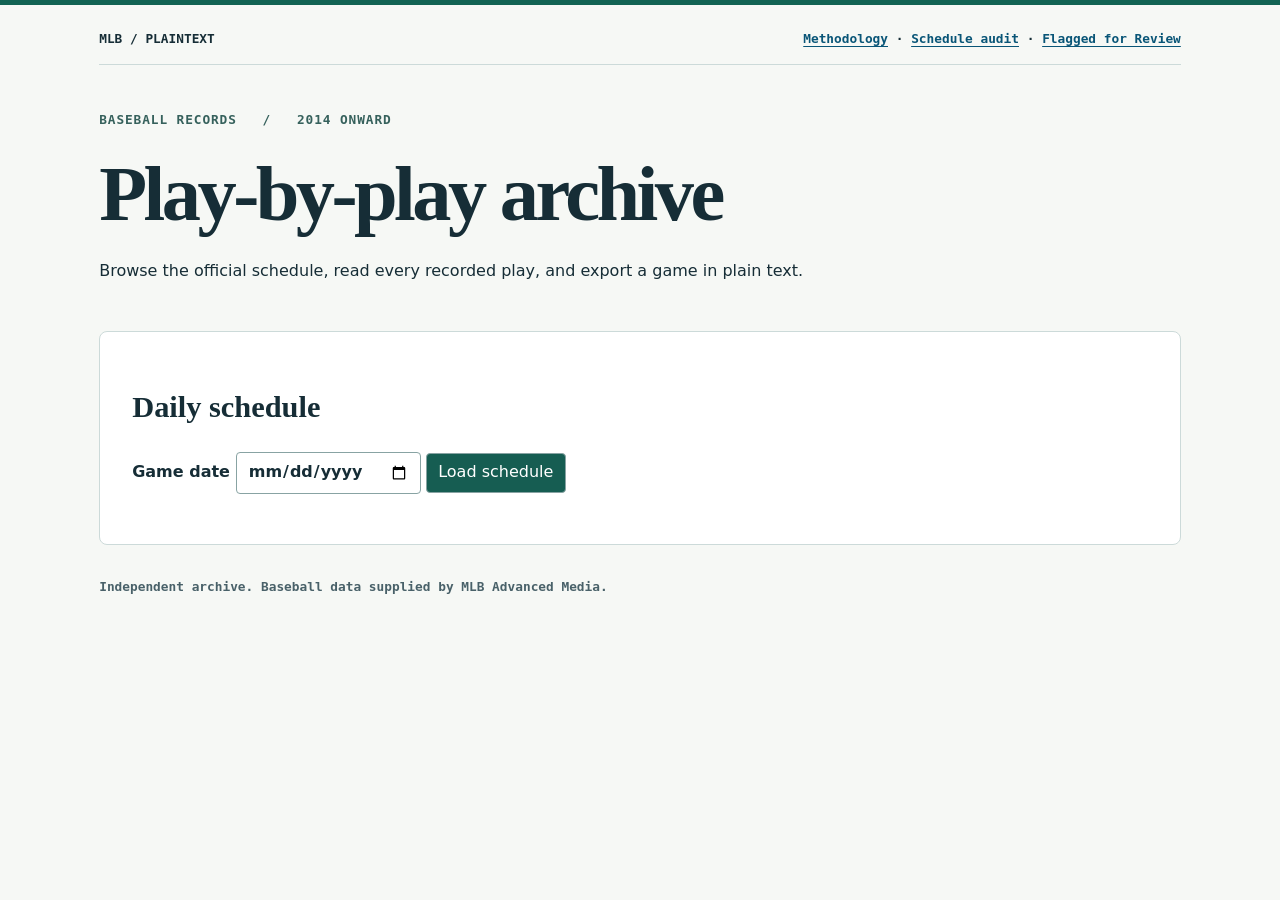
==== docs/index.html @ 81b211a3 "Restore the project-relative archive shell and official feed exports Co-authored-by: arena-agent <29" ====
<!doctype html><html lang="en"><head><meta charset="utf-8"><meta name="viewport" content="width=device-width,initial-scale=1"><title>MLB Plaintext Archive</title><link rel="stylesheet" href="style.css"><script type="module" src="app.js"></script></head><body><main>
<nav><strong>MLB / PLAINTEXT</strong><span><a href="methodology.html">Methodology</a> · <a href="audit.html">Schedule audit</a> · <a href="review.html">Flagged for Review</a></span></nav>
<header><p class="label">Baseball records &nbsp; / &nbsp; 2014 onward</p><h1>Play-by-play archive</h1><p>Browse the official schedule, read every recorded play, and export a game in plain text.</p></header>
<section><h2>Daily schedule</h2><form id="schedule-form"><label>Game date <input required type="date" min="2014-01-01" id="date"></label> <button>Load schedule</button></form><p id="status" role="status"></p><div id="games"></div></section>
<section id="game" hidden><h2 id="match"></h2><p id="summary" role="status"></p><div id="controls" hidden><div id="tabs" aria-label="Game view"></div><label id="filter">Search plays <input id="search" type="search" placeholder="Description or player"></label><div id="content"></div><h3>Download this feed</h3><div id="exports"></div><small id="notice"></small></div></section>
<footer>Independent archive. Baseball data supplied by MLB Advanced Media.</footer></main></body></html>
---- docs/style.css ----
:root{color-scheme:light;--ink:#162d36;--blue:#095577;--muted:#496169;--line:#ccdad9}*{box-sizing:border-box}body{margin:0;background:#f6f8f5;color:var(--ink);font:16px/1.55 system-ui,sans-serif;border-top:5px solid #126353}main{max-width:74rem;margin:auto;padding:1.5rem clamp(1rem,4vw,3.5rem) 4rem}nav,footer,.label,th,small{font:600 .8rem/1.5 ui-monospace,monospace}nav{display:flex;flex-wrap:wrap;gap:.6rem;align-items:center;justify-content:space-between;padding:0 0 1rem;border-bottom:1px solid var(--line)}a{color:var(--blue);text-underline-offset:3px}header{padding:2rem 0 1rem}.label,th{color:#36615c;letter-spacing:.07em;text-transform:uppercase}h1,h2,h3{line-height:1.15}h1{font:600 clamp(2.6rem,7vw,4.9rem)/1.05 Georgia,serif;letter-spacing:-.045em;margin:.3em 0}h2{font:600 1.9rem Georgia,serif}section{background:white;padding:clamp(1rem,3vw,2rem);border:1px solid var(--line);border-radius:8px;margin:1rem 0}input,button{font:inherit;padding:.4rem .7rem;border:1px solid #88a3a3;border-radius:4px;background:white;color:var(--ink)}button{cursor:pointer;margin:.2rem .25rem .2rem 0}button:hover,button[aria-pressed=true],form button{background:#165d52;color:white}label{font-weight:600}#games{display:grid;grid-template-columns:repeat(auto-fit,minmax(min(100%,17rem),1fr));gap:.5rem}#games a{display:block;border:1px solid var(--line);padding:.8rem;border-radius:5px}small{display:block;color:var(--muted)}table{border-collapse:collapse;width:100%;margin:1rem 0;font-variant-numeric:tabular-nums}td,th{text-align:left;border-bottom:1px solid var(--line);padding:.45rem .6rem}.scroll,pre{overflow:auto}pre{white-space:pre-wrap;overflow-wrap:anywhere}details{border-bottom:1px solid var(--line);padding:.6rem 0}summary{cursor:pointer}#tabs,#filter,#exports{display:block;margin:.8rem 0}footer{margin-top:2rem;color:var(--muted)}[hidden]{display:none!important}
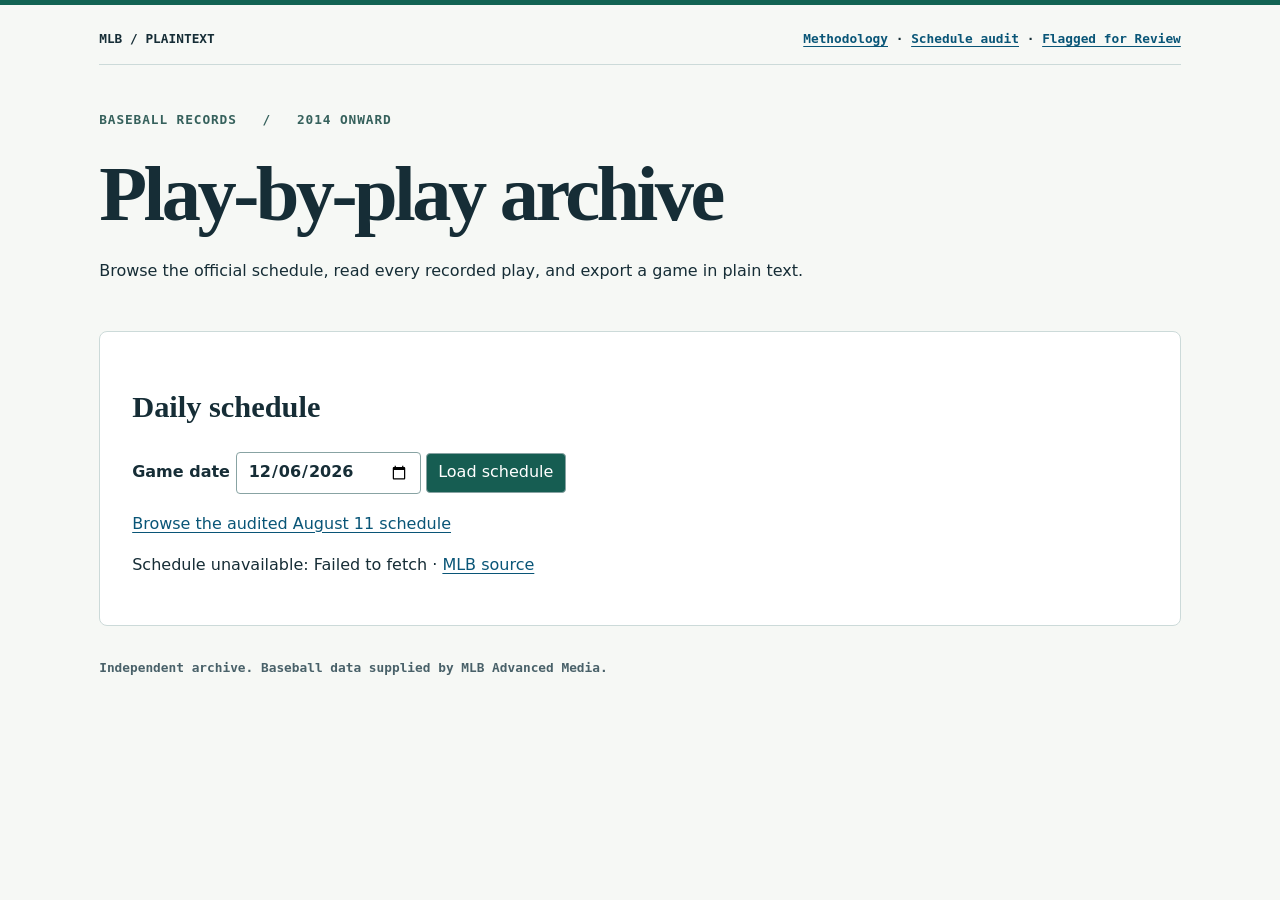
==== commit a575b94b: "Exercise the reconstructed site and verify its source rows before publication Co-authored-by: arena-" ====
--- a/docs/index.html
+++ b/docs/index.html
@@ -1,6 +1,6 @@
 <!doctype html><html lang="en"><head><meta charset="utf-8"><meta name="viewport" content="width=device-width,initial-scale=1"><title>MLB Plaintext Archive</title><link rel="stylesheet" href="style.css"><script type="module" src="app.js"></script></head><body><main>
 <nav><strong>MLB / PLAINTEXT</strong><span><a href="methodology.html">Methodology</a> · <a href="audit.html">Schedule audit</a> · <a href="review.html">Flagged for Review</a></span></nav>
 <header><p class="label">Baseball records &nbsp; / &nbsp; 2014 onward</p><h1>Play-by-play archive</h1><p>Browse the official schedule, read every recorded play, and export a game in plain text.</p></header>
-<section><h2>Daily schedule</h2><form id="schedule-form"><label>Game date <input required type="date" min="2014-01-01" id="date"></label> <button>Load schedule</button></form><p id="status" role="status"></p><div id="games"></div></section>
+<section><h2>Daily schedule</h2><form id="schedule-form"><label>Game date <input required type="date" min="2014-01-01" id="date"></label> <button>Load schedule</button></form><p><a href="?date=2026-08-11">Browse the audited August 11 schedule</a></p><p id="status" role="status"></p><div id="games"></div></section>
 <section id="game" hidden><h2 id="match"></h2><p id="summary" role="status"></p><div id="controls" hidden><div id="tabs" aria-label="Game view"></div><label id="filter">Search plays <input id="search" type="search" placeholder="Description or player"></label><div id="content"></div><h3>Download this feed</h3><div id="exports"></div><small id="notice"></small></div></section>
 <footer>Independent archive. Baseball data supplied by MLB Advanced Media.</footer></main></body></html>
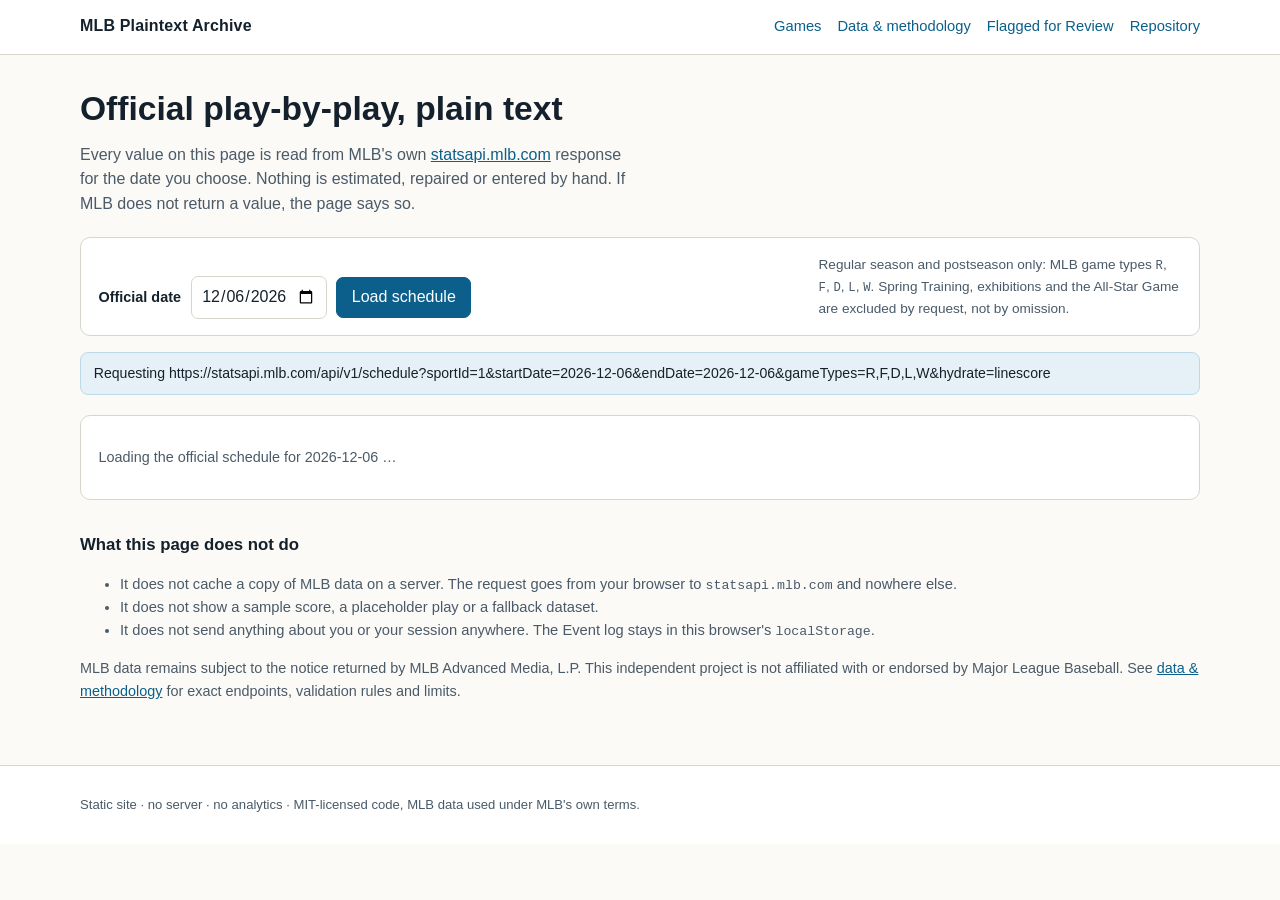
==== commit 1a54dfa2: "Rebuild missing docs/, mlb_pbp/, tests/ and automation/ for a working GitHub Pages site The upload a" ====
--- a/docs/index.html
+++ b/docs/index.html
@@ -1,6 +1,107 @@
-<!doctype html><html lang="en"><head><meta charset="utf-8"><meta name="viewport" content="width=device-width,initial-scale=1"><title>MLB Plaintext Archive</title><link rel="stylesheet" href="style.css"><script type="module" src="app.js"></script></head><body><main>
-<nav><strong>MLB / PLAINTEXT</strong><span><a href="methodology.html">Methodology</a> · <a href="audit.html">Schedule audit</a> · <a href="review.html">Flagged for Review</a></span></nav>
-<header><p class="label">Baseball records &nbsp; / &nbsp; 2014 onward</p><h1>Play-by-play archive</h1><p>Browse the official schedule, read every recorded play, and export a game in plain text.</p></header>
-<section><h2>Daily schedule</h2><form id="schedule-form"><label>Game date <input required type="date" min="2014-01-01" id="date"></label> <button>Load schedule</button></form><p><a href="?date=2026-08-11">Browse the audited August 11 schedule</a></p><p id="status" role="status"></p><div id="games"></div></section>
-<section id="game" hidden><h2 id="match"></h2><p id="summary" role="status"></p><div id="controls" hidden><div id="tabs" aria-label="Game view"></div><label id="filter">Search plays <input id="search" type="search" placeholder="Description or player"></label><div id="content"></div><h3>Download this feed</h3><div id="exports"></div><small id="notice"></small></div></section>
-<footer>Independent archive. Baseball data supplied by MLB Advanced Media.</footer></main></body></html>
+<!DOCTYPE html>
+<html lang="en">
+<head>
+  <meta charset="utf-8">
+  <meta name="viewport" content="width=device-width, initial-scale=1">
+  <title>MLB Plaintext Archive — official play-by-play viewer</title>
+  <meta name="description" content="Searchable plaintext viewer for MLB regular-season and postseason games from 2014 forward, built only from MLB's official Stats API responses.">
+  <link rel="stylesheet" href="./css/app.css">
+</head>
+<body>
+  <header class="site-header">
+    <div class="wrap">
+      <p class="brand"><a href="./">MLB Plaintext Archive</a></p>
+      <nav class="site-nav">
+        <a href="./">Games</a>
+        <a href="./methodology.html">Data &amp; methodology</a>
+        <a href="./flagged.html">Flagged for Review</a>
+        <a href="https://github.com/snapquast73-boop/PBPMN" rel="noopener noreferrer">Repository</a>
+      </nav>
+    </div>
+  </header>
+
+  <main class="wrap">
+    <section class="intro">
+      <h1>Official play-by-play, plain text</h1>
+      <p>
+        Every value on this page is read from MLB's own
+        <a href="https://statsapi.mlb.com/api/v1/sports/1" rel="noopener noreferrer">statsapi.mlb.com</a>
+        response for the date you choose. Nothing is estimated, repaired or entered by hand.
+        If MLB does not return a value, the page says so.
+      </p>
+    </section>
+
+    <section class="controls">
+      <form id="date-form" autocomplete="off">
+        <label for="date">Official date</label>
+        <input type="date" id="date" name="date" required>
+        <button type="submit">Load schedule</button>
+      </form>
+      <p class="hint">
+        Regular season and postseason only: MLB game types <code>R</code>, <code>F</code>,
+        <code>D</code>, <code>L</code>, <code>W</code>. Spring Training, exhibitions and the
+        All-Star Game are excluded by request, not by omission.
+      </p>
+    </section>
+
+    <p id="status" class="status" hidden></p>
+
+    <section id="schedule" class="panel" aria-live="polite">
+      <p class="muted">Enter a date to request the official schedule.</p>
+    </section>
+
+    <section id="game" class="panel" hidden>
+      <h2 id="game-title">Game</h2>
+      <div id="game-meta" class="game-meta"></div>
+
+      <div class="toolbar">
+        <div id="tabs" class="tabs" role="tablist" aria-label="Game views">
+          <button type="button" data-tab="plays" role="tab" aria-selected="true" class="active">Play-by-play</button>
+          <button type="button" data-tab="linescore" role="tab" aria-selected="false">Line score</button>
+          <button type="button" data-tab="boxscore" role="tab" aria-selected="false">Box score</button>
+          <button type="button" data-tab="eventlog" role="tab" aria-selected="false">Event log</button>
+        </div>
+        <div class="downloads">
+          <button type="button" id="download-text" class="ghost">Download .txt</button>
+          <button type="button" id="download-json" class="ghost">Download .json</button>
+          <button type="button" id="download-ndjson" class="ghost">Download .ndjson</button>
+        </div>
+      </div>
+
+      <div id="search-row" class="search-row">
+        <label for="search">Search this game</label>
+        <input type="search" id="search" placeholder="player name or description wording">
+      </div>
+
+      <div id="game-body" class="game-body" aria-live="polite"></div>
+    </section>
+
+    <section class="notes">
+      <h2>What this page does not do</h2>
+      <ul>
+        <li>It does not cache a copy of MLB data on a server. The request goes from your browser to
+          <code>statsapi.mlb.com</code> and nowhere else.</li>
+        <li>It does not show a sample score, a placeholder play or a fallback dataset.</li>
+        <li>It does not send anything about you or your session anywhere. The Event log stays in this
+          browser's <code>localStorage</code>.</li>
+      </ul>
+      <p class="muted">
+        MLB data remains subject to the notice returned by MLB Advanced Media, L.P. This independent
+        project is not affiliated with or endorsed by Major League Baseball. See
+        <a href="./methodology.html">data &amp; methodology</a> for exact endpoints, validation rules and limits.
+      </p>
+    </section>
+  </main>
+
+  <footer class="site-footer">
+    <div class="wrap">
+      <p>Static site · no server · no analytics · MIT-licensed code, MLB data used under MLB's own terms.</p>
+    </div>
+  </footer>
+
+  <script src="./js/api.js"></script>
+  <script src="./js/format.js"></script>
+  <script src="./js/eventlog.js"></script>
+  <script src="./js/app.js"></script>
+</body>
+</html>
--- a/docs/css/app.css
+++ b/docs/css/app.css
@@ -0,0 +1,322 @@
+/* docs/css/app.css — dependency-free stylesheet for the static viewer. */
+
+:root {
+  --ink: #14202b;
+  --ink-soft: #4a5a68;
+  --paper: #fbfaf7;
+  --panel: #ffffff;
+  --line: #d9d5cc;
+  --accent: #0b5f8a;
+  --accent-soft: #e6f1f7;
+  --warn: #8a3b0b;
+  --warn-soft: #fdf1e6;
+  --ok: #1f6b3a;
+  --ok-soft: #e9f5ee;
+  --error: #8a1f1f;
+  --error-soft: #fceceb;
+  --mono: ui-monospace, SFMono-Regular, "SF Mono", Menlo, Consolas, "Liberation Mono", monospace;
+}
+
+* { box-sizing: border-box; }
+
+html { -webkit-text-size-adjust: 100%; }
+
+body {
+  margin: 0;
+  background: var(--paper);
+  color: var(--ink);
+  font: 16px/1.55 -apple-system, BlinkMacSystemFont, "Segoe UI", Roboto, Helvetica, Arial, sans-serif;
+}
+
+.wrap { width: min(1120px, 100% - 2.5rem); margin-inline: auto; }
+
+a { color: var(--accent); }
+a:hover { text-decoration-thickness: 2px; }
+
+code, .mono { font-family: var(--mono); font-size: 0.9em; }
+
+.site-header {
+  border-bottom: 1px solid var(--line);
+  background: var(--panel);
+}
+
+.site-header .wrap {
+  display: flex;
+  flex-wrap: wrap;
+  gap: 0.75rem 1.5rem;
+  align-items: baseline;
+  justify-content: space-between;
+  padding: 0.9rem 0;
+}
+
+.brand { margin: 0; font-weight: 700; letter-spacing: 0.01em; }
+.brand a { color: var(--ink); text-decoration: none; }
+
+.site-nav { display: flex; flex-wrap: wrap; gap: 1rem; font-size: 0.92rem; }
+.site-nav a { text-decoration: none; }
+.site-nav a:hover { text-decoration: underline; }
+
+main { padding: 1.75rem 0 3rem; }
+
+.intro h1 { font-size: clamp(1.5rem, 1.2rem + 1.2vw, 2.1rem); margin: 0 0 0.5rem; }
+.intro p { max-width: 62ch; color: var(--ink-soft); margin: 0 0 1.25rem; }
+
+.controls {
+  display: flex;
+  flex-wrap: wrap;
+  gap: 0.75rem 1.5rem;
+  align-items: flex-end;
+  justify-content: space-between;
+  padding: 1rem 1.1rem;
+  border: 1px solid var(--line);
+  border-radius: 10px;
+  background: var(--panel);
+}
+
+#date-form { display: flex; flex-wrap: wrap; gap: 0.6rem; align-items: center; }
+#date-form label { font-weight: 600; font-size: 0.9rem; }
+
+input[type="date"], input[type="search"] {
+  font: inherit;
+  padding: 0.45rem 0.6rem;
+  border: 1px solid var(--line);
+  border-radius: 7px;
+  background: #fff;
+  color: var(--ink);
+}
+
+button {
+  font: inherit;
+  padding: 0.45rem 0.9rem;
+  border-radius: 7px;
+  border: 1px solid var(--accent);
+  background: var(--accent);
+  color: #fff;
+  cursor: pointer;
+}
+button:hover { filter: brightness(1.08); }
+button:focus-visible, input:focus-visible, tr[data-gamepk]:focus-visible {
+  outline: 3px solid #8ec6e6;
+  outline-offset: 2px;
+}
+button.ghost { background: #fff; color: var(--accent); }
+button.link {
+  background: none;
+  border: none;
+  color: var(--accent);
+  padding: 0;
+  text-decoration: underline;
+}
+
+.hint { margin: 0; max-width: 48ch; font-size: 0.85rem; color: var(--ink-soft); }
+
+.status {
+  margin: 1rem 0 0;
+  padding: 0.6rem 0.8rem;
+  border-radius: 8px;
+  border: 1px solid var(--line);
+  font-size: 0.88rem;
+  word-break: break-word;
+}
+.status.info { background: var(--accent-soft); border-color: #bcd9e8; }
+.status.ok { background: var(--ok-soft); border-color: #bfe0cb; color: #164a2a; }
+.status.error { background: var(--error-soft); border-color: #e7c3c1; color: var(--error); }
+
+.panel {
+  margin-top: 1.25rem;
+  padding: 1rem 1.1rem;
+  border: 1px solid var(--line);
+  border-radius: 10px;
+  background: var(--panel);
+  overflow-x: auto;
+}
+
+.muted { color: var(--ink-soft); font-size: 0.9rem; }
+
+table { border-collapse: collapse; width: 100%; font-size: 0.92rem; }
+caption { text-align: left; font-weight: 600; padding-bottom: 0.35rem; }
+
+th, td { padding: 0.35rem 0.45rem; border-bottom: 1px solid var(--line); text-align: center; }
+th.team, td.team, th.name, td.name { text-align: left; }
+thead th { font-size: 0.78rem; text-transform: uppercase; letter-spacing: 0.04em; color: var(--ink-soft); }
+table.schedule tbody tr { cursor: pointer; }
+table.schedule tbody tr:hover { background: var(--accent-soft); }
+table.schedule tbody tr.current { background: var(--accent-soft); font-weight: 600; }
+table.linescore td.tot, table.linescore th.tot { font-weight: 700; background: #f7f6f2; }
+table.stats td.name { white-space: nowrap; }
+.pos { color: var(--ink-soft); font-size: 0.78rem; }
+
+#game-title { margin: 0 0 0.35rem; font-size: 1.2rem; }
+
+.game-meta {
+  display: flex;
+  flex-wrap: wrap;
+  gap: 0.4rem 0.9rem;
+  align-items: center;
+  font-size: 0.86rem;
+  color: var(--ink-soft);
+  margin-bottom: 0.9rem;
+}
+
+.badge {
+  padding: 0.1rem 0.5rem;
+  border-radius: 999px;
+  border: 1px solid var(--line);
+  font-weight: 600;
+  font-size: 0.78rem;
+  color: var(--ink);
+  background: #f4f2ec;
+}
+.badge.live { background: var(--warn-soft); border-color: #e8c9a9; color: var(--warn); }
+.badge.final { background: #eef0f3; }
+
+.toolbar {
+  display: flex;
+  flex-wrap: wrap;
+  gap: 0.75rem;
+  justify-content: space-between;
+  align-items: center;
+  border-bottom: 1px solid var(--line);
+  padding-bottom: 0.75rem;
+}
+
+.tabs { display: flex; flex-wrap: wrap; gap: 0.35rem; }
+.tabs button {
+  background: #fff;
+  color: var(--ink-soft);
+  border: 1px solid var(--line);
+  font-size: 0.9rem;
+}
+.tabs button.active {
+  background: var(--accent);
+  color: #fff;
+  border-color: var(--accent);
+  font-weight: 600;
+}
+
+.downloads { display: flex; flex-wrap: wrap; gap: 0.4rem; }
+.downloads button { font-size: 0.85rem; padding: 0.35rem 0.7rem; }
+
+.search-row {
+  display: flex;
+  flex-wrap: wrap;
+  gap: 0.6rem;
+  align-items: center;
+  padding: 0.75rem 0;
+}
+.search-row label { font-size: 0.86rem; font-weight: 600; }
+#search { flex: 1 1 18rem; }
+
+.game-body { padding-top: 0.25rem; }
+
+.inning { margin-top: 1rem; }
+.inning h3 {
+  margin: 0 0 0.4rem;
+  font-size: 0.86rem;
+  letter-spacing: 0.05em;
+  text-transform: uppercase;
+  color: var(--ink-soft);
+  border-bottom: 1px solid var(--line);
+  padding-bottom: 0.2rem;
+}
+
+ol.plays, ul.events, ul.runners, ol.eventlog { list-style: none; margin: 0; padding: 0; }
+
+li.play {
+  padding: 0.55rem 0 0.55rem 0.65rem;
+  border-left: 3px solid transparent;
+  border-bottom: 1px solid #efede7;
+}
+li.play.scoring { border-left-color: #d5a021; background: #fffdf3; }
+.play-index { font-family: var(--mono); color: var(--ink-soft); font-size: 0.82rem; }
+.count { font-family: var(--mono); font-size: 0.8rem; color: var(--ink-soft); }
+.description { margin: 0.2rem 0; }
+.matchup { margin: 0; font-size: 0.82rem; color: var(--ink-soft); }
+
+ul.events, ul.runners {
+  margin: 0.35rem 0 0;
+  padding-left: 0.1rem;
+  font-size: 0.8rem;
+  color: var(--ink-soft);
+  font-family: var(--mono);
+}
+ul.events li, ul.runners li { padding: 0.1rem 0; }
+.ev-label { display: inline-block; min-width: 4.6rem; color: var(--ink); }
+.ev-meta { color: #6d7d8a; }
+
+dl.decisions {
+  display: grid;
+  grid-template-columns: max-content 1fr;
+  gap: 0.15rem 0.9rem;
+  margin: 1rem 0 0;
+  font-size: 0.9rem;
+}
+dl.decisions dt { font-weight: 600; }
+dl.decisions dd { margin: 0; }
+
+ol.eventlog li {
+  padding: 0.35rem 0;
+  border-bottom: 1px solid #efede7;
+  font-size: 0.88rem;
+}
+ol.eventlog time { font-family: var(--mono); font-size: 0.76rem; color: var(--ink-soft); }
+.tag {
+  display: inline-block;
+  font-size: 0.7rem;
+  text-transform: uppercase;
+  letter-spacing: 0.04em;
+  padding: 0.05rem 0.35rem;
+  border-radius: 4px;
+  background: #eeece6;
+  color: var(--ink-soft);
+}
+.kind-score .tag { background: var(--ok-soft); color: var(--ok); }
+.kind-review-open .tag, .kind-review-decided .tag { background: var(--warn-soft); color: var(--warn); }
+.kind-ruling-change .tag, .kind-scoring-pending .tag { background: var(--accent-soft); color: var(--accent); }
+
+.notes { margin-top: 2rem; }
+.notes h2 { font-size: 1.05rem; }
+.notes ul { color: var(--ink-soft); font-size: 0.92rem; }
+
+.site-footer {
+  border-top: 1px solid var(--line);
+  background: var(--panel);
+  color: var(--ink-soft);
+  font-size: 0.82rem;
+  padding: 1rem 0;
+}
+
+/* Documentation pages (methodology.html, flagged.html) */
+.doc { max-width: 76ch; }
+.doc h1 { font-size: clamp(1.4rem, 1.1rem + 1vw, 1.9rem); margin-top: 1.4rem; }
+.doc h2 { font-size: 1.12rem; margin-top: 1.9rem; }
+.doc h3 { font-size: 0.98rem; margin-top: 1.4rem; }
+.doc table { margin: 0.75rem 0 1.25rem; }
+.doc th, .doc td { text-align: left; vertical-align: top; }
+.doc td code, .doc th code { word-break: break-all; }
+.doc .callout {
+  border-left: 4px solid #d5a021;
+  background: #fffdf3;
+  padding: 0.7rem 0.9rem;
+  margin: 1rem 0;
+}
+.doc .flag { border-left-color: var(--warn); background: var(--warn-soft); }
+.status-pill {
+  display: inline-block;
+  font-size: 0.72rem;
+  text-transform: uppercase;
+  letter-spacing: 0.04em;
+  padding: 0.08rem 0.4rem;
+  border-radius: 4px;
+  font-weight: 700;
+}
+.status-pill.verified { background: var(--ok-soft); color: var(--ok); }
+.status-pill.unverified { background: var(--error-soft); color: var(--error); }
+.status-pill.estimated { background: var(--warn-soft); color: var(--warn); }
+
+@media (max-width: 640px) {
+  .wrap { width: calc(100% - 1.5rem); }
+  .toolbar { flex-direction: column; align-items: stretch; }
+  table { font-size: 0.84rem; }
+  th, td { padding: 0.28rem 0.3rem; }
+}
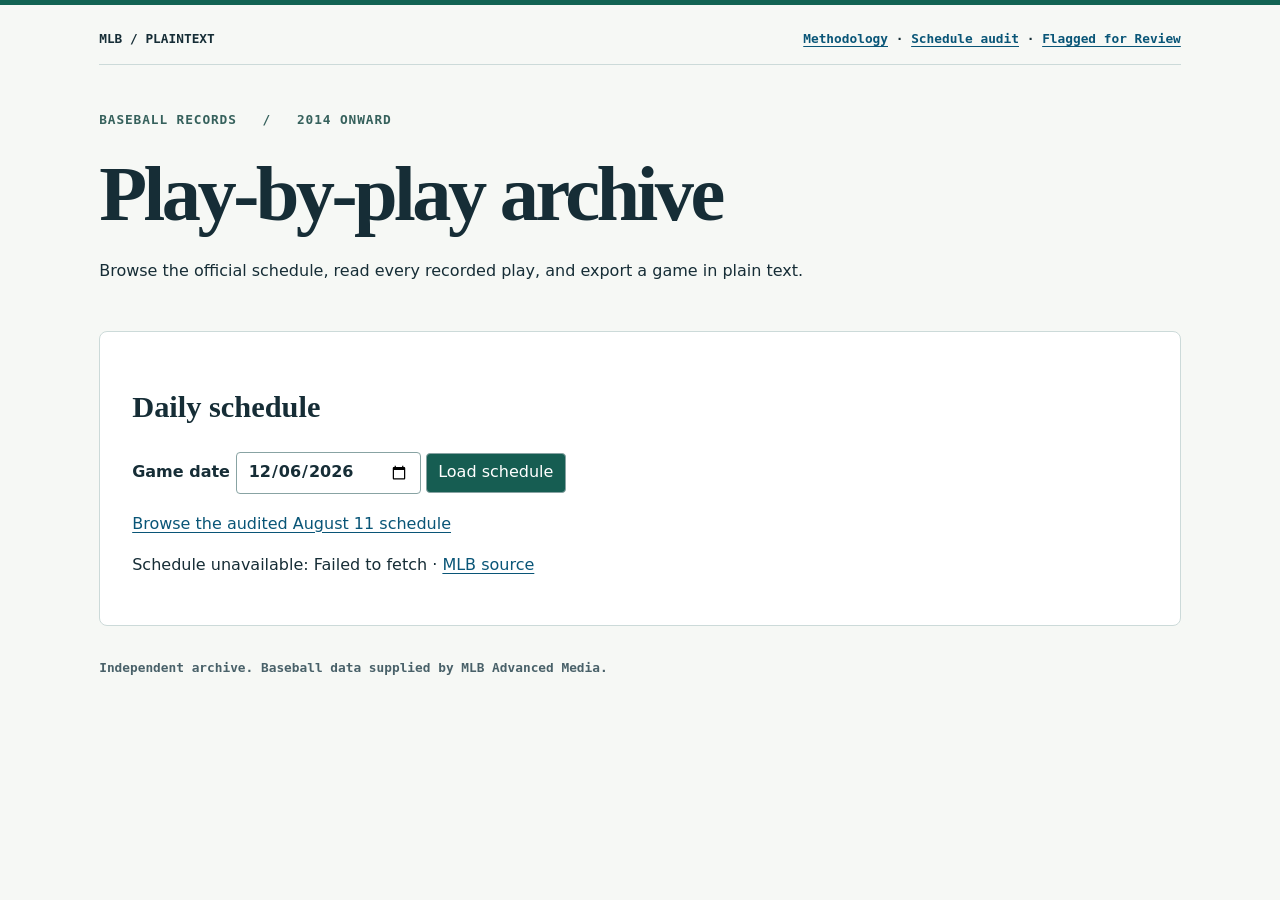
==== commit 680a39aa: "Merge pull request #2 from snapquast73-boop/arena/8f074539-pbpmn Restore the MLB play-by-play archiv" ====
--- a/docs/index.html
+++ b/docs/index.html
@@ -1,107 +1,65 @@
-<!DOCTYPE html>
+<!doctype html>
 <html lang="en">
-<head>
-  <meta charset="utf-8">
-  <meta name="viewport" content="width=device-width, initial-scale=1">
-  <title>MLB Plaintext Archive — official play-by-play viewer</title>
-  <meta name="description" content="Searchable plaintext viewer for MLB regular-season and postseason games from 2014 forward, built only from MLB's official Stats API responses.">
-  <link rel="stylesheet" href="./css/app.css">
-</head>
-<body>
-  <header class="site-header">
-    <div class="wrap">
-      <p class="brand"><a href="./">MLB Plaintext Archive</a></p>
-      <nav class="site-nav">
-        <a href="./">Games</a>
-        <a href="./methodology.html">Data &amp; methodology</a>
-        <a href="./flagged.html">Flagged for Review</a>
-        <a href="https://github.com/snapquast73-boop/PBPMN" rel="noopener noreferrer">Repository</a>
+  <head>
+    <meta charset="utf-8" />
+    <meta name="viewport" content="width=device-width,initial-scale=1" />
+    <title>MLB Plaintext Archive</title>
+    <link rel="stylesheet" href="style.css" />
+    <script type="module" src="app.js"></script>
+  </head>
+  <body>
+    <main>
+      <nav>
+        <strong>MLB / PLAINTEXT</strong
+        ><span
+          ><a href="methodology.html">Methodology</a> ·
+          <a href="audit.html">Schedule audit</a> ·
+          <a href="review.html">Flagged for Review</a></span
+        >
       </nav>
-    </div>
-  </header>
-
-  <main class="wrap">
-    <section class="intro">
-      <h1>Official play-by-play, plain text</h1>
-      <p>
-        Every value on this page is read from MLB's own
-        <a href="https://statsapi.mlb.com/api/v1/sports/1" rel="noopener noreferrer">statsapi.mlb.com</a>
-        response for the date you choose. Nothing is estimated, repaired or entered by hand.
-        If MLB does not return a value, the page says so.
-      </p>
-    </section>
-
-    <section class="controls">
-      <form id="date-form" autocomplete="off">
-        <label for="date">Official date</label>
-        <input type="date" id="date" name="date" required>
-        <button type="submit">Load schedule</button>
-      </form>
-      <p class="hint">
-        Regular season and postseason only: MLB game types <code>R</code>, <code>F</code>,
-        <code>D</code>, <code>L</code>, <code>W</code>. Spring Training, exhibitions and the
-        All-Star Game are excluded by request, not by omission.
-      </p>
-    </section>
-
-    <p id="status" class="status" hidden></p>
-
-    <section id="schedule" class="panel" aria-live="polite">
-      <p class="muted">Enter a date to request the official schedule.</p>
-    </section>
-
-    <section id="game" class="panel" hidden>
-      <h2 id="game-title">Game</h2>
-      <div id="game-meta" class="game-meta"></div>
-
-      <div class="toolbar">
-        <div id="tabs" class="tabs" role="tablist" aria-label="Game views">
-          <button type="button" data-tab="plays" role="tab" aria-selected="true" class="active">Play-by-play</button>
-          <button type="button" data-tab="linescore" role="tab" aria-selected="false">Line score</button>
-          <button type="button" data-tab="boxscore" role="tab" aria-selected="false">Box score</button>
-          <button type="button" data-tab="eventlog" role="tab" aria-selected="false">Event log</button>
+      <header>
+        <p class="label">Baseball records &nbsp; / &nbsp; 2014 onward</p>
+        <h1>Play-by-play archive</h1>
+        <p>
+          Browse the official schedule, read every recorded play, and export a
+          game in plain text.
+        </p>
+      </header>
+      <section>
+        <h2>Daily schedule</h2>
+        <form id="schedule-form">
+          <label
+            >Game date <input required type="date" min="2014-01-01" id="date"
+          /></label>
+          <button>Load schedule</button>
+        </form>
+        <p>
+          <a href="?date=2026-08-11">Browse the audited August 11 schedule</a>
+        </p>
+        <p id="status" role="status"></p>
+        <div id="games"></div>
+      </section>
+      <section id="game" hidden>
+        <h2 id="match"></h2>
+        <p id="summary" role="status"></p>
+        <div id="controls" hidden>
+          <div id="tabs" aria-label="Game view"></div>
+          <label id="filter"
+            >Search plays
+            <input
+              id="search"
+              type="search"
+              placeholder="Description or player"
+          /></label>
+          <div id="content"></div>
+          <h3>Download this feed</h3>
+          <div id="exports"></div>
+          <small id="notice"></small>
         </div>
-        <div class="downloads">
-          <button type="button" id="download-text" class="ghost">Download .txt</button>
-          <button type="button" id="download-json" class="ghost">Download .json</button>
-          <button type="button" id="download-ndjson" class="ghost">Download .ndjson</button>
-        </div>
-      </div>
-
-      <div id="search-row" class="search-row">
-        <label for="search">Search this game</label>
-        <input type="search" id="search" placeholder="player name or description wording">
-      </div>
-
-      <div id="game-body" class="game-body" aria-live="polite"></div>
-    </section>
-
-    <section class="notes">
-      <h2>What this page does not do</h2>
-      <ul>
-        <li>It does not cache a copy of MLB data on a server. The request goes from your browser to
-          <code>statsapi.mlb.com</code> and nowhere else.</li>
-        <li>It does not show a sample score, a placeholder play or a fallback dataset.</li>
-        <li>It does not send anything about you or your session anywhere. The Event log stays in this
-          browser's <code>localStorage</code>.</li>
-      </ul>
-      <p class="muted">
-        MLB data remains subject to the notice returned by MLB Advanced Media, L.P. This independent
-        project is not affiliated with or endorsed by Major League Baseball. See
-        <a href="./methodology.html">data &amp; methodology</a> for exact endpoints, validation rules and limits.
-      </p>
-    </section>
-  </main>
-
-  <footer class="site-footer">
-    <div class="wrap">
-      <p>Static site · no server · no analytics · MIT-licensed code, MLB data used under MLB's own terms.</p>
-    </div>
-  </footer>
-
-  <script src="./js/api.js"></script>
-  <script src="./js/format.js"></script>
-  <script src="./js/eventlog.js"></script>
-  <script src="./js/app.js"></script>
-</body>
+      </section>
+      <footer>
+        Independent archive. Baseball data supplied by MLB Advanced Media.
+      </footer>
+    </main>
+  </body>
 </html>
--- a/docs/style.css
+++ b/docs/style.css
@@ -0,0 +1,156 @@
+:root {
+  color-scheme: light;
+  --ink: #162d36;
+  --blue: #095577;
+  --muted: #496169;
+  --line: #ccdad9;
+}
+* {
+  box-sizing: border-box;
+}
+body {
+  margin: 0;
+  background: #f6f8f5;
+  color: var(--ink);
+  font:
+    16px/1.55 system-ui,
+    sans-serif;
+  border-top: 5px solid #126353;
+}
+main {
+  max-width: 74rem;
+  margin: auto;
+  padding: 1.5rem clamp(1rem, 4vw, 3.5rem) 4rem;
+}
+nav,
+footer,
+.label,
+th,
+small {
+  font:
+    600 0.8rem/1.5 ui-monospace,
+    monospace;
+}
+nav {
+  display: flex;
+  flex-wrap: wrap;
+  gap: 0.6rem;
+  align-items: center;
+  justify-content: space-between;
+  padding: 0 0 1rem;
+  border-bottom: 1px solid var(--line);
+}
+a {
+  color: var(--blue);
+  text-underline-offset: 3px;
+}
+header {
+  padding: 2rem 0 1rem;
+}
+.label,
+th {
+  color: #36615c;
+  letter-spacing: 0.07em;
+  text-transform: uppercase;
+}
+h1,
+h2,
+h3 {
+  line-height: 1.15;
+}
+h1 {
+  font:
+    600 clamp(2.6rem, 7vw, 4.9rem) / 1.05 Georgia,
+    serif;
+  letter-spacing: -0.045em;
+  margin: 0.3em 0;
+}
+h2 {
+  font:
+    600 1.9rem Georgia,
+    serif;
+}
+section {
+  background: white;
+  padding: clamp(1rem, 3vw, 2rem);
+  border: 1px solid var(--line);
+  border-radius: 8px;
+  margin: 1rem 0;
+}
+input,
+button {
+  font: inherit;
+  padding: 0.4rem 0.7rem;
+  border: 1px solid #88a3a3;
+  border-radius: 4px;
+  background: white;
+  color: var(--ink);
+}
+button {
+  cursor: pointer;
+  margin: 0.2rem 0.25rem 0.2rem 0;
+}
+button:hover,
+button[aria-pressed="true"],
+form button {
+  background: #165d52;
+  color: white;
+}
+label {
+  font-weight: 600;
+}
+#games {
+  display: grid;
+  grid-template-columns: repeat(auto-fit, minmax(min(100%, 17rem), 1fr));
+  gap: 0.5rem;
+}
+#games a {
+  display: block;
+  border: 1px solid var(--line);
+  padding: 0.8rem;
+  border-radius: 5px;
+}
+small {
+  display: block;
+  color: var(--muted);
+}
+table {
+  border-collapse: collapse;
+  width: 100%;
+  margin: 1rem 0;
+  font-variant-numeric: tabular-nums;
+}
+td,
+th {
+  text-align: left;
+  border-bottom: 1px solid var(--line);
+  padding: 0.45rem 0.6rem;
+}
+.scroll,
+pre {
+  overflow: auto;
+}
+pre {
+  white-space: pre-wrap;
+  overflow-wrap: anywhere;
+}
+details {
+  border-bottom: 1px solid var(--line);
+  padding: 0.6rem 0;
+}
+summary {
+  cursor: pointer;
+}
+#tabs,
+#filter,
+#exports {
+  display: block;
+  margin: 0.8rem 0;
+}
+footer {
+  margin-top: 2rem;
+  color: var(--muted);
+}
+[hidden] {
+  display: none !important;
+}
